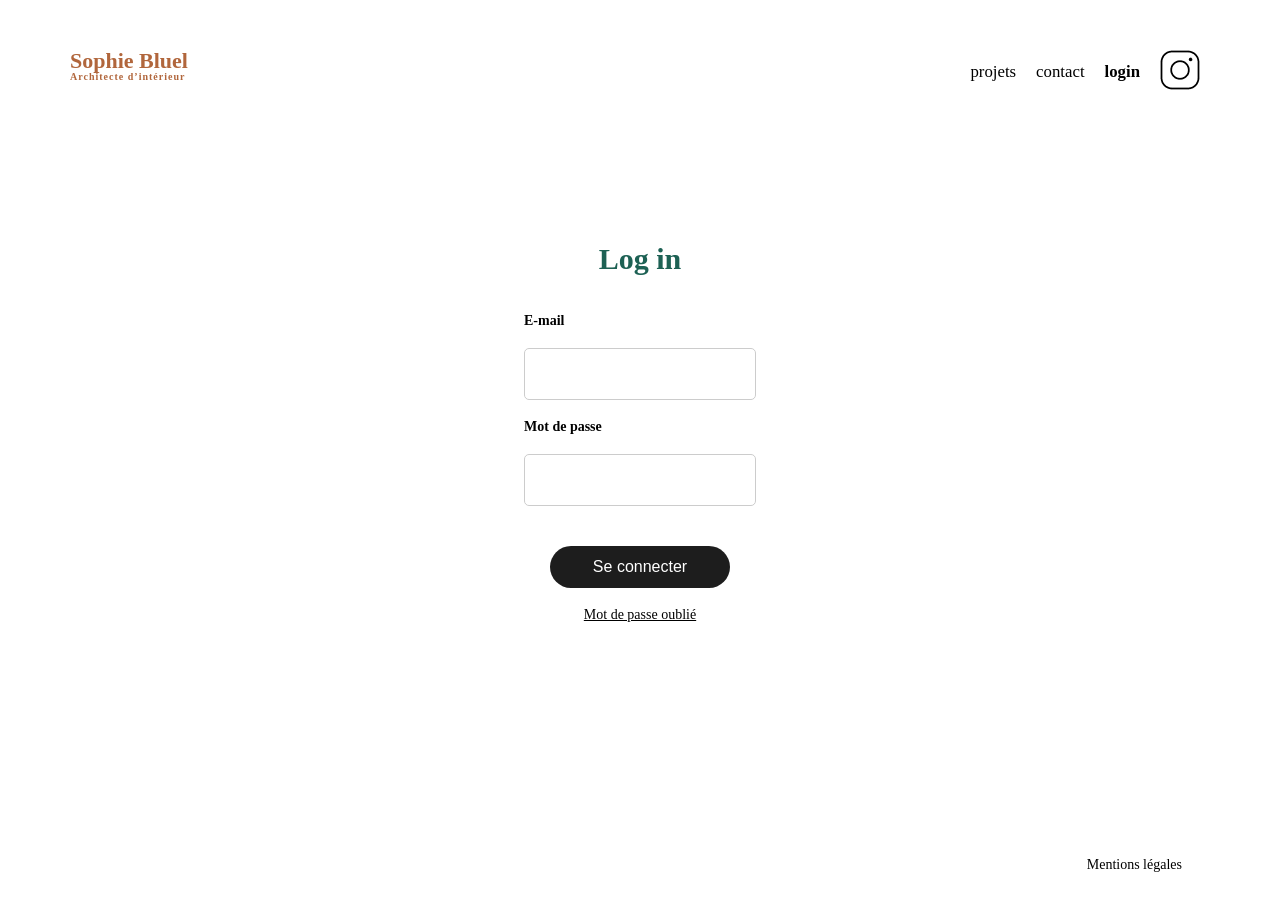
==== FrontEnd/login.html @ 7787e034 "ajout de fichier d'enregistrement de session" ====
<!doctype html>
<html lang="fr">
  <head>
    <meta charset="UTF-8" />
    <meta name="viewport" content="width=device-width, initial-scale=1.0" />
    <title>Login - Sophie Bluel</title>
    <link rel="stylesheet" href="./style.css" />
  </head>

  <body>
    <header>
      <h1>Sophie Bluel <span>Architecte d’intérieur</span></h1>
      <nav>
        <ul>
          <li><a href="index.html">projets</a></li>
          <li><a href="index.html#contact">contact</a></li>
          <li><a href="login.html" class="active">login</a></li>
          <li><img src="./assets/icons/instagram.png" alt="Instagram" /></li>
        </ul>
      </nav>
    </header>

    <main class="login-container">
      <h2>Log in</h2>

      <form class="login-form">
        <label for="email">E-mail</label>
        <input type="email" id="email" name="email" required />

        <label for="password">Mot de passe</label>
        <input type="password" id="password" name="password" required />

        <button type="submit">Se connecter</button>

        <p class="forgot-password">Mot de passe oublié</p>
      </form>
    </main>

    <footer>
      <p>Mentions légales</p>
    </footer>
  </body>
</html>
---- FrontEnd/style.css ----
/* http://meyerweb.com/eric/tools/css/reset/
   v2.0 | 20110126
   License: none (public domain)
*/

html,
body,
div,
span,
applet,
object,
iframe,
h1,
h2,
h3,
h4,
h5,
h6,
p,
blockquote,
pre,
a,
abbr,
acronym,
address,
big,
cite,
code,
del,
dfn,
em,
img,
ins,
kbd,
q,
s,
samp,
small,
strike,
strong,
sub,
sup,
tt,
var,
b,
u,
i,
center,
dl,
dt,
dd,
ol,
ul,
li,
fieldset,
form,
label,
legend,
table,
caption,
tbody,
tfoot,
thead,
tr,
th,
td,
article,
aside,
canvas,
details,
embed,
figure,
figcaption,
footer,
header,
hgroup,
menu,
nav,
output,
ruby,
section,
summary,
time,
mark,
audio,
video {
  margin: 0;
  padding: 0;
  border: 0;
  font-size: 100%;
  font: inherit;
  vertical-align: baseline;
}
/* HTML5 display-role reset for older browsers */
article,
aside,
details,
figcaption,
figure,
footer,
header,
hgroup,
menu,
nav,
section {
  display: block;
}
body {
  line-height: 1;
}
a {
  text-decoration: none;
  color: inherit;
}
ol,
ul {
  list-style: none;
}
blockquote,
q {
  quotes: none;
}
blockquote:before,
blockquote:after,
q:before,
q:after {
  content: "";
  content: none;
}
table {
  border-collapse: collapse;
  border-spacing: 0;
}
/** end reset css**/
body {
  display: flex;
  flex-direction: column;
  max-width: 1140px;
  min-height: 100vh;
  margin: auto;
  font-family: "Work Sans";
  font-size: 14px;
}
header {
  display: flex;
  justify-content: space-between;
  margin: 50px 0;
}
section {
  margin: 50px 0;
}

h1 {
  display: flex;
  flex-direction: column;
  font-family: "Syne";
  font-size: 22px;
  font-weight: 800;
  color: #b1663c;
}

h1 > span {
  font-family: "Work Sans";
  font-size: 10px;
  letter-spacing: 0.1em;
}

h2 {
  font-family: "Syne";
  font-weight: 700;
  font-size: 30px;
  color: #1d6154;
}
nav ul {
  display: flex;
  align-items: center;
  list-style-type: none;
}
nav li {
  padding: 0 10px;
  font-size: 1.2em;
}

li:hover {
  color: #b1663c;
}
#introduction {
  display: flex;
  align-items: center;
}
#introduction figure {
  flex: 1;
}
#introduction img {
  display: block;
  margin: auto;
  width: 80%;
}

#introduction article {
  flex: 1;
}
#introduction h2 {
  margin-bottom: 1em;
}

#introduction p {
  margin-bottom: 0.5em;
}
#portfolio h2 {
  text-align: center;
  margin-bottom: 1em;
}
/* Ajout du style pour les filtres : même style que le bouton en bas de page */
#filters {
  display: flex;
  justify-content: center;
  margin-bottom: 2em;
  gap: 20px;
}
#filters button {
  font-family: "Syne";
  font-weight: 700;
  color: #1d6154;
  background-color: white;
  margin: 0;
  width: 180px;
  text-align: center;
  border-radius: 60px;
  border: 2px solid;
  padding: 10px 0;
  cursor: pointer;
}
#filters button:hover {
  color: white;
  background-color: #1d6154;
}
.gallery {
  width: 100%;
  display: grid;
  grid-template-columns: 1fr 1fr 1fr;
  grid-column-gap: 20px;
  grid-row-gap: 20px;
}

.gallery img {
  width: 100%;
}
#contact {
  width: 50%;
  margin: auto;
}
#contact > * {
  text-align: center;
}
#contact h2 {
  margin-bottom: 20px;
}
#contact form {
  text-align: left;
  margin-top: 30px;
  display: flex;
  flex-direction: column;
}

#contact input {
  height: 50px;
  font-size: 1.2em;
  border: none;
  box-shadow: 0px 4px 14px rgba(0, 0, 0, 0.09);
}
#contact label {
  margin: 2em 0 1em 0;
}
#contact textarea {
  border: none;
  box-shadow: 0px 4px 14px rgba(0, 0, 0, 0.09);
}

input[type="submit"] {
  font-family: "Syne";
  font-weight: 700;
  color: white;
  background-color: #1d6154;
  margin: 2em auto;
  width: 180px;
  text-align: center;
  border-radius: 60px;
}

footer nav ul {
  display: flex;
  justify-content: flex-end;
  margin: 2em;
}

/* -------------------------  style pour la page Login  --------------------------------------- */

.login-container {
  max-width: 400px;
  margin: 100px auto 0 auto;
  text-align: center;
}

.login-container h2 {
  font-size: 30px;
  margin-bottom: 40px;
}

.login-form {
  display: flex;
  flex-direction: column;
  gap: 20px;
  width: 100%;
}

.login-form label {
  text-align: left;
  font-weight: 600;
}

.login-form input {
  height: 50px;
  border: 1px solid #ccc;
  border-radius: 5px;
  padding: 0 15px;
  font-size: 16px;
  font-family: "Work Sans", sans-serif;
}

.login-form button {
  background-color: #1d1d1d;
  color: white;
  border: none;
  border-radius: 60px;
  padding: 12px 0;
  font-size: 16px;
  cursor: pointer;
  width: 180px;
  margin: 20px auto 0 auto;
}

.login-form button:hover {
  background-color: #000;
}

.forgot-password {
  font-size: 14px;
  text-decoration: underline;
  cursor: pointer;
}

nav ul li a.active {
  font-weight: 700;
}

footer {
  margin-top: auto;
  display: flex;
  justify-content: flex-end;
  padding: 2em;
}
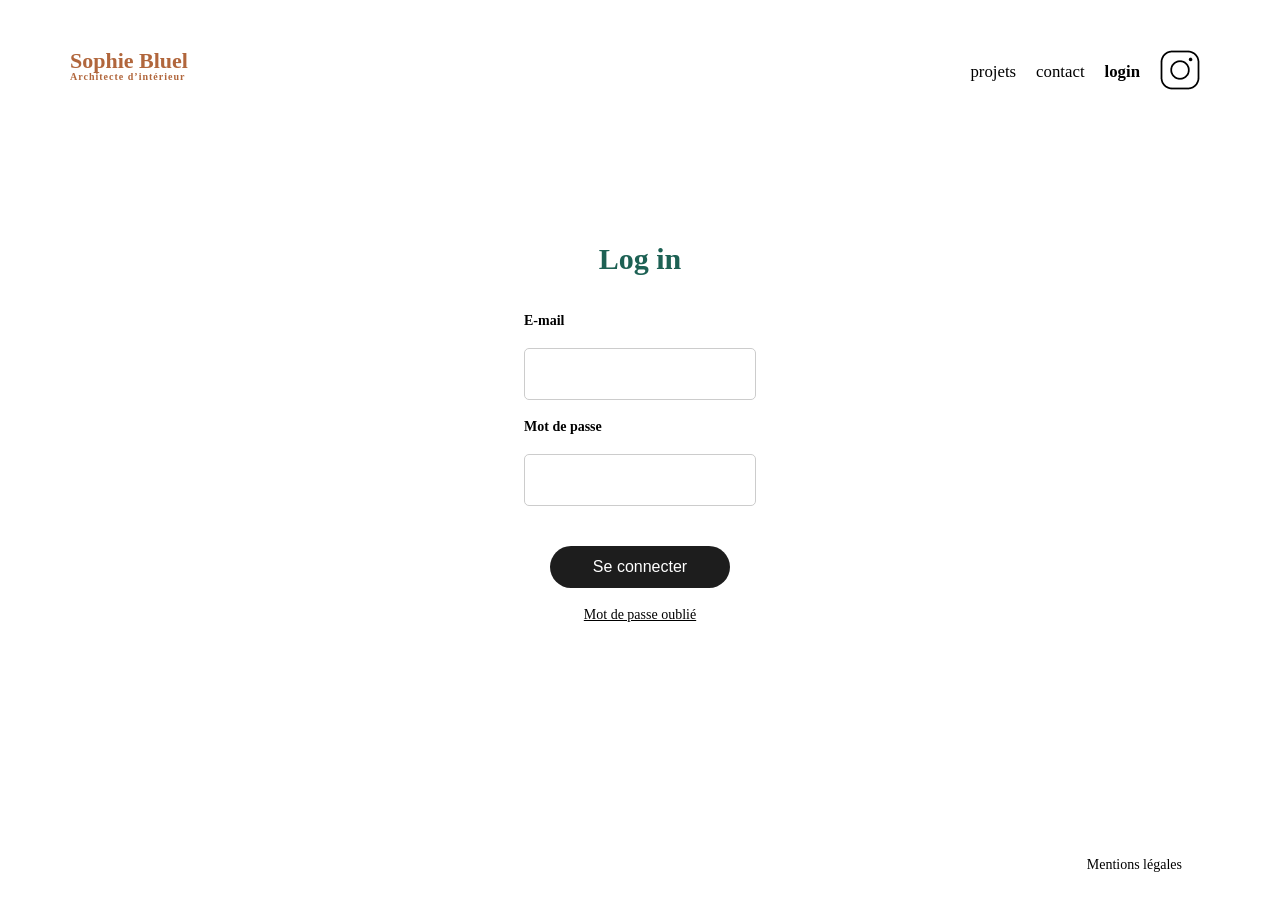
==== commit 41da355f: "ajout de fichier d'enregistrement de session" ====
--- a/FrontEnd/login.html
+++ b/FrontEnd/login.html
@@ -5,6 +5,7 @@
     <meta name="viewport" content="width=device-width, initial-scale=1.0" />
     <title>Login - Sophie Bluel</title>
     <link rel="stylesheet" href="./style.css" />
+    <script src="login.js" defer></script>
   </head>
 
   <body>
@@ -34,6 +35,7 @@
 
         <p class="forgot-password">Mot de passe oublié</p>
       </form>
+      <p class="error-message" style="color: red; margin-top: 10px"></p>
     </main>
 
     <footer>
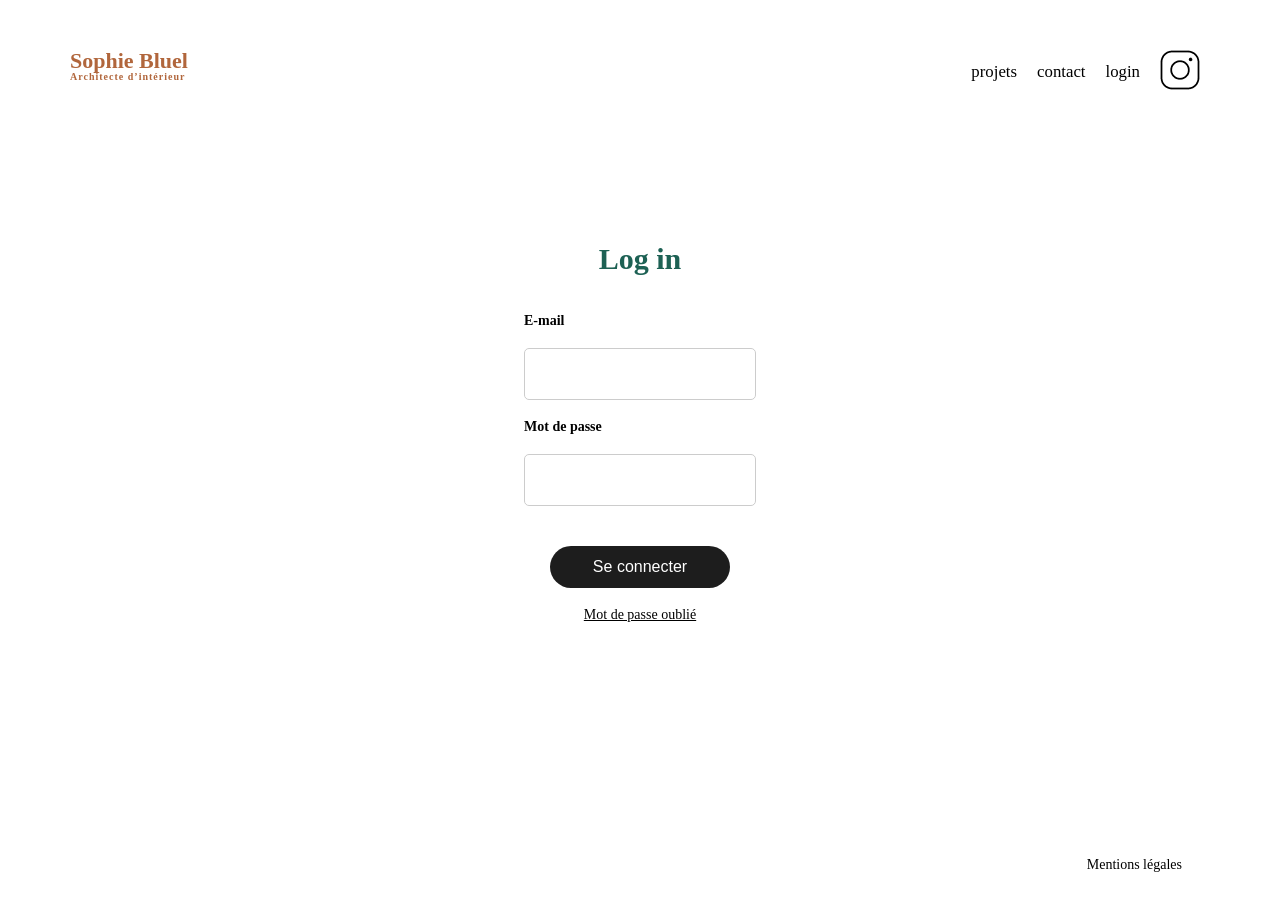
==== commit d4984b00: "ajout de fichier d'enregistrement de session" ====
--- a/FrontEnd/login.html
+++ b/FrontEnd/login.html
@@ -1,3 +1,4 @@
+<!------------------ Création nouvelle page de login --------------------->
 <!doctype html>
 <html lang="fr">
   <head>
@@ -15,7 +16,7 @@
         <ul>
           <li><a href="index.html">projets</a></li>
           <li><a href="index.html#contact">contact</a></li>
-          <li><a href="login.html" class="active">login</a></li>
+          <li><a href="login.html">login</a></li>
           <li><img src="./assets/icons/instagram.png" alt="Instagram" /></li>
         </ul>
       </nav>
@@ -35,7 +36,7 @@
 
         <p class="forgot-password">Mot de passe oublié</p>
       </form>
-      <p class="error-message" style="color: red; margin-top: 10px"></p>
+      <p class="error-message"></p>
     </main>
 
     <footer>
--- a/FrontEnd/style.css
+++ b/FrontEnd/style.css
@@ -350,6 +350,11 @@
   cursor: pointer;
 }
 
+.error-message {
+  color: red;
+  margin-top: 10px;
+}
+
 nav ul li a.active {
   font-weight: 700;
 }
